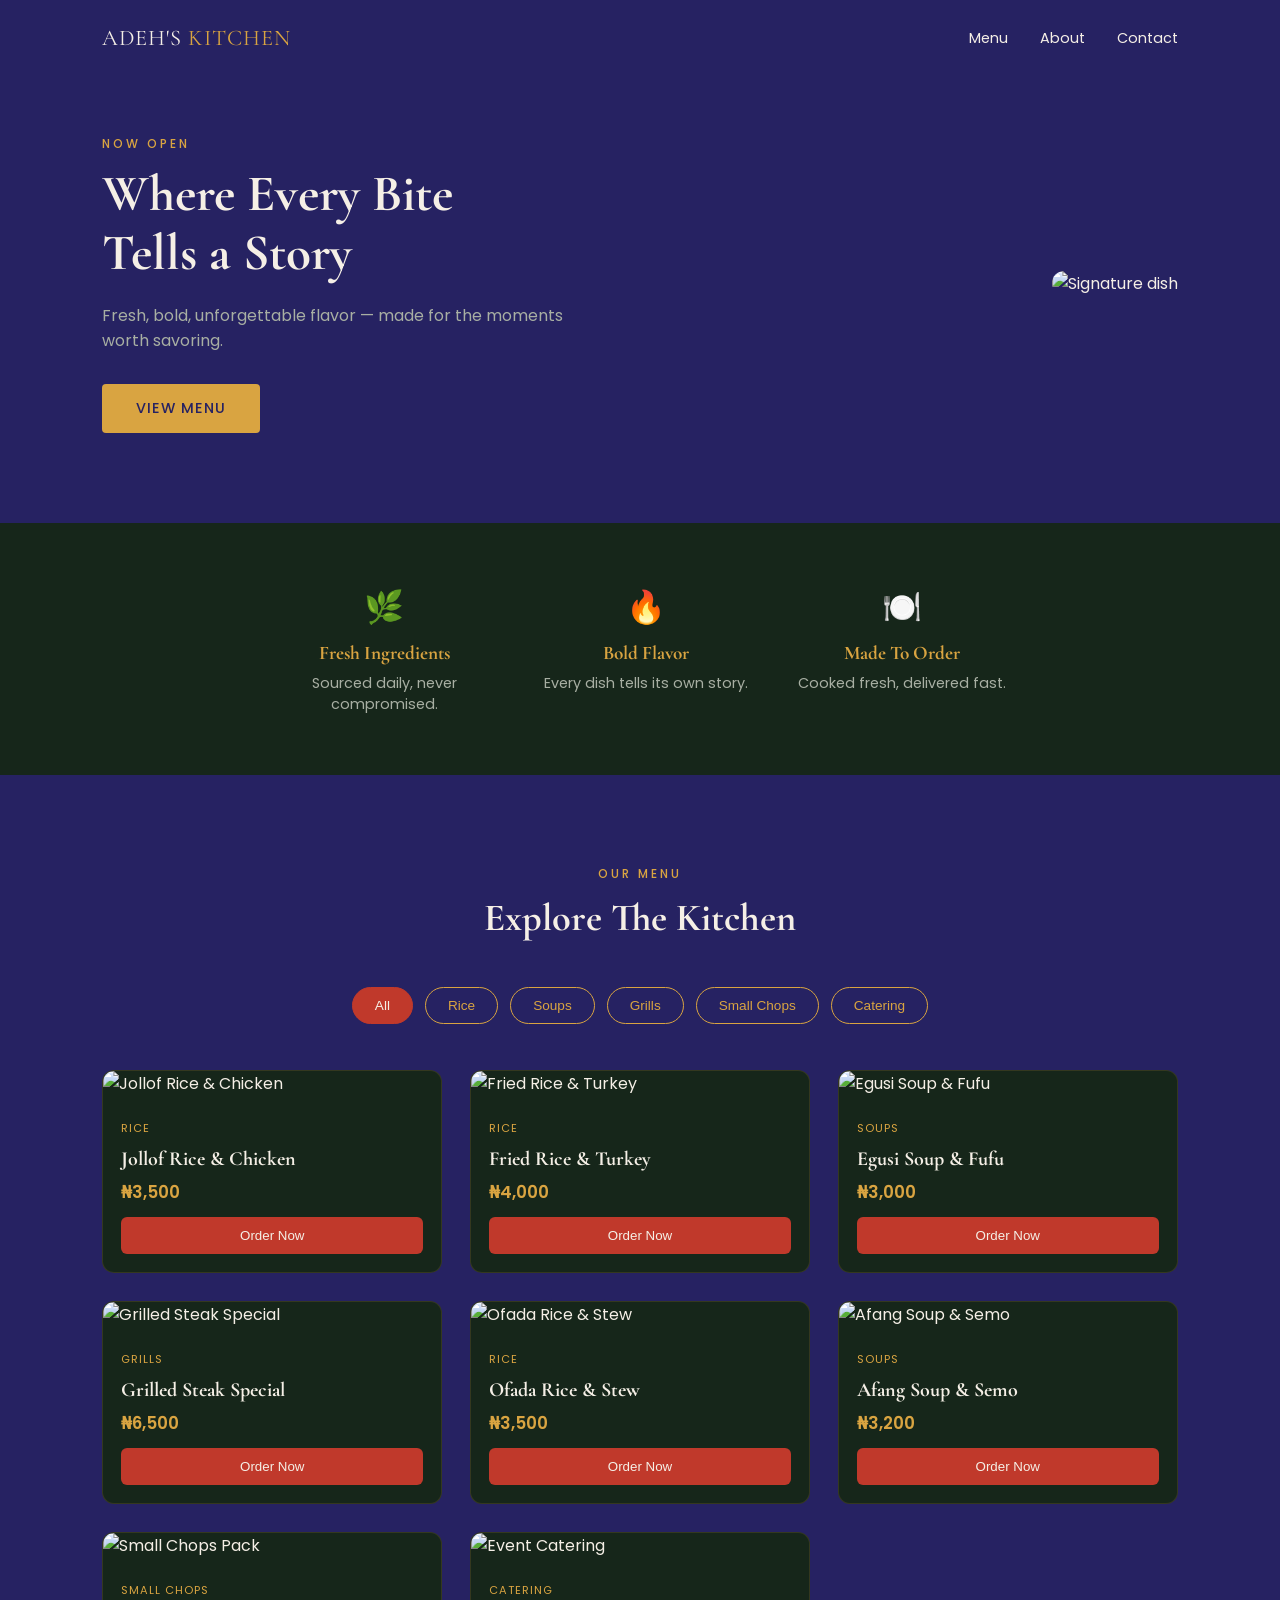
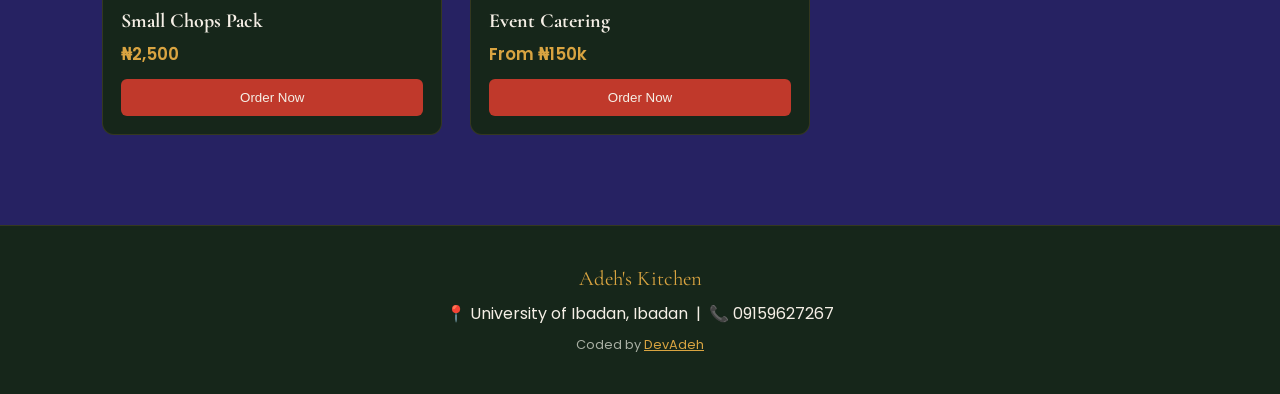
==== index.html @ bded6e62 "update" ====
<!DOCTYPE html>
<html lang="en">
<head>
  <meta charset="UTF-8" />
  <meta name="viewport" content="width=device-width, initial-scale=1.0" />
  <title>Adeh's Kitchen</title>
  <link rel="preconnect" href="https://fonts.googleapis.com">
  <link href="https://fonts.googleapis.com/css2?family=Cormorant+Garamond:wght@500;600;700&family=Poppins:wght@300;400;500&display=swap" rel="stylesheet">
  <link rel="stylesheet" href="style.css" />
</head>
<body>

  <!-- Nav -->
  <nav class="navbar">
    <p class="logo">ADEH'S <span>KITCHEN</span></p>
    <div class="nav-links">
      <a href="#menu">Menu</a>
      <a href="#about">About</a>
      <a href="#contact">Contact</a>
    </div>
  </nav>

  <!-- Hero -->
  <section class="hero">
    <div class="hero-text">
      <p class="eyebrow">Now Open</p>
      <h1>Where Every Bite<br>Tells a Story</h1>
      <p class="hero-sub">Fresh, bold, unforgettable flavor — made for the moments worth savoring.</p>
      <a href="#menu" class="btn-primary">View Menu</a>
    </div>
    <div class="hero-image">
      <img src="https://placehold.co/500x500/1A2E1F/D9A441?text=Signature+Dish" alt="Signature dish">
    </div>
  </section>

  <!-- About strip -->
  <section id="about" class="about-strip">
    <div class="about-item">
      <p class="icon">🌿</p>
      <h3>Fresh Ingredients</h3>
      <p>Sourced daily, never compromised.</p>
    </div>
    <div class="about-item">
      <p class="icon">🔥</p>
      <h3>Bold Flavor</h3>
      <p>Every dish tells its own story.</p>
    </div>
    <div class="about-item">
      <p class="icon">🍽️</p>
      <h3>Made To Order</h3>
      <p>Cooked fresh, delivered fast.</p>
    </div>
  </section>

  <!-- Menu -->
  <section id="menu" class="menu-section">
    <p class="eyebrow center">Our Menu</p>
    <h2 class="section-title">Explore The Kitchen</h2>

    <div class="filters" id="filterButtons"></div>
    <div class="menu-grid" id="menuGrid"></div>
  </section>

  <!-- Footer -->
  <footer id="contact">
    <p class="footer-brand">Adeh's Kitchen</p>
    <p>📍 University of Ibadan, Ibadan &nbsp;|&nbsp; 📞 09159627267</p>
    <p class="credit">Coded by <a href="https://github.com/DevAdeh">DevAdeh</a></p>
  </footer>

  <script src="script.js"></script>
</body>
</html>
---- style.css ----
:root {
  --bg-dark: #262262;
  --bg-card: #16261A;
  --gold: #D9A441;
  --red: #C0392B;
  --cream: #F5EFE6;
  --text-muted: #A8AFA3;
}

* {
  margin: 0;
  padding: 0;
  box-sizing: border-box;
}

body {
  font-family: 'Poppins', sans-serif;
  background: var(--bg-dark);
  color: var(--cream);
}

.eyebrow {
  text-transform: uppercase;
  letter-spacing: 3px;
  font-size: 0.75rem;
  color: var(--gold);
  font-weight: 500;
  margin-bottom: 12px;
}

.eyebrow.center { text-align: center; }

/* Navbar */
.navbar {
  display: flex;
  justify-content: space-between;
  align-items: center;
  padding: 24px 8%;
}

.logo {
  font-family: 'Cormorant Garamond', serif;
  font-size: 1.4rem;
  letter-spacing: 1px;
}

.logo span { color: var(--gold); }

.nav-links a {
  color: var(--cream);
  text-decoration: none;
  margin-left: 28px;
  font-size: 0.9rem;
  transition: 0.3s;
}

.nav-links a:hover { color: var(--gold); }

/* Hero */
.hero {
  display: flex;
  align-items: center;
  justify-content: space-between;
  flex-wrap: wrap;
  gap: 40px;
  padding: 60px 8% 90px;
}

.hero-text { max-width: 480px; }

.hero-text h1 {
  font-family: 'Cormorant Garamond', serif;
  font-size: 3.2rem;
  line-height: 1.15;
  margin-bottom: 20px;
  color: var(--cream);
}

.hero-sub {
  color: var(--text-muted);
  margin-bottom: 30px;
  line-height: 1.6;
}

.btn-primary {
  display: inline-block;
  background: var(--gold);
  color: var(--bg-dark);
  text-decoration: none;
  padding: 14px 34px;
  border-radius: 4px;
  font-size: 0.9rem;
  font-weight: 500;
  letter-spacing: 1px;
  text-transform: uppercase;
  transition: 0.3s;
}

.btn-primary:hover { background: var(--red); color: var(--cream); }

.hero-image img {
  max-width: 420px;
  width: 100%;
  border-radius: 12px;
}

/* About strip */
.about-strip {
  display: flex;
  flex-wrap: wrap;
  justify-content: center;
  gap: 50px;
  background: var(--bg-card);
  padding: 60px 8%;
  text-align: center;
}

.about-item { max-width: 220px; }
.about-item .icon { font-size: 2rem; margin-bottom: 10px; }
.about-item h3 {
  font-family: 'Cormorant Garamond', serif;
  font-size: 1.2rem;
  margin-bottom: 8px;
  color: var(--gold);
}
.about-item p { color: var(--text-muted); font-size: 0.9rem; }

/* Menu Section */
.menu-section {
  padding: 90px 8%;
  text-align: center;
}

.section-title {
  font-family: 'Cormorant Garamond', serif;
  font-size: 2.4rem;
  margin-bottom: 40px;
  color: var(--cream);
}

.filters { margin-bottom: 40px; }

.filters button {
  background: transparent;
  border: 1.5px solid var(--gold);
  color: var(--gold);
  padding: 10px 22px;
  margin: 6px;
  border-radius: 25px;
  cursor: pointer;
  font-weight: 500;
  font-size: 0.85rem;
  transition: 0.3s;
}

.filters button:hover { background: var(--gold); color: var(--bg-dark); }

.filters button.active {
  background: var(--red);
  color: var(--cream);
  border-color: var(--red);
}

.menu-grid {
  display: grid;
  grid-template-columns: repeat(auto-fit, minmax(250px, 1fr));
  gap: 28px;
  max-width: 1100px;
  margin: 0 auto;
}

.card {
  background: var(--bg-card);
  border-radius: 12px;
  overflow: hidden;
  text-align: left;
  transition: 0.25s;
  border: 1px solid rgba(217, 164, 65, 0.15);
}

.card:hover { transform: translateY(-6px); }

.card img { width: 100%; height: 190px; object-fit: cover; }

.card-content { padding: 18px; }

.card-content small {
  color: var(--gold);
  text-transform: uppercase;
  letter-spacing: 1px;
  font-size: 0.7rem;
}

.card-content h3 {
  font-family: 'Cormorant Garamond', serif;
  font-size: 1.25rem;
  margin: 8px 0;
  color: var(--cream);
}

.price { color: var(--gold); font-weight: 600; font-size: 1.05rem; margin-bottom: 12px; }

.order-btn {
  display: block;
  width: 100%;
  background: var(--red);
  color: var(--cream);
  border: none;
  padding: 11px;
  border-radius: 6px;
  cursor: pointer;
  font-weight: 500;
  transition: 0.3s;
}

.order-btn:hover { background: var(--gold); color: var(--bg-dark); }

/* Footer */
footer {
  background: var(--bg-card);
  text-align: center;
  padding: 40px 20px;
  border-top: 1px solid rgba(217, 164, 65, 0.15);
}

.footer-brand {
  font-family: 'Cormorant Garamond', serif;
  font-size: 1.3rem;
  color: var(--gold);
  margin-bottom: 10px;
}

.credit { margin-top: 10px; font-size: 0.8rem; color: var(--text-muted); }
.credit a { color: var(--gold); }

@media (max-width: 600px) {
  .hero { flex-direction: column; text-align: center; }
  .hero-text { max-width: 100%; }
  .about-strip { flex-direction: column; align-items: center; }
}
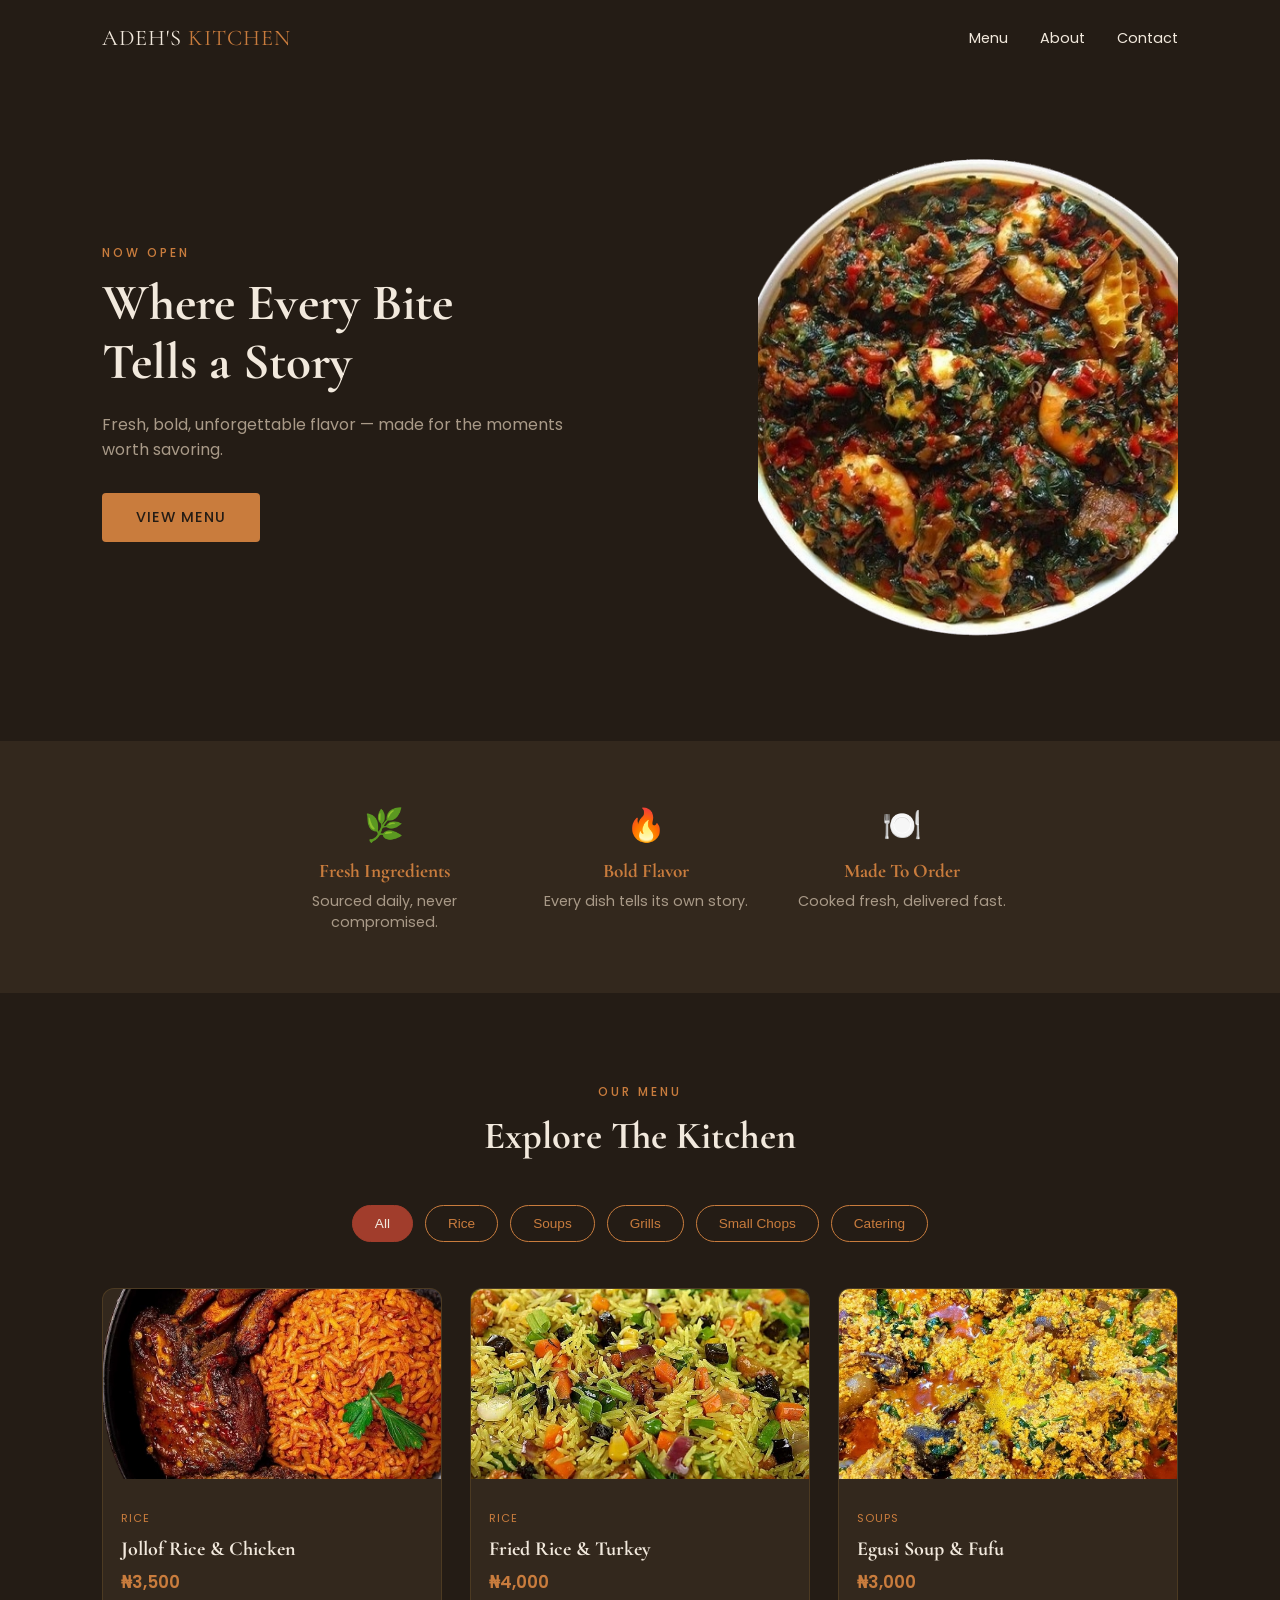
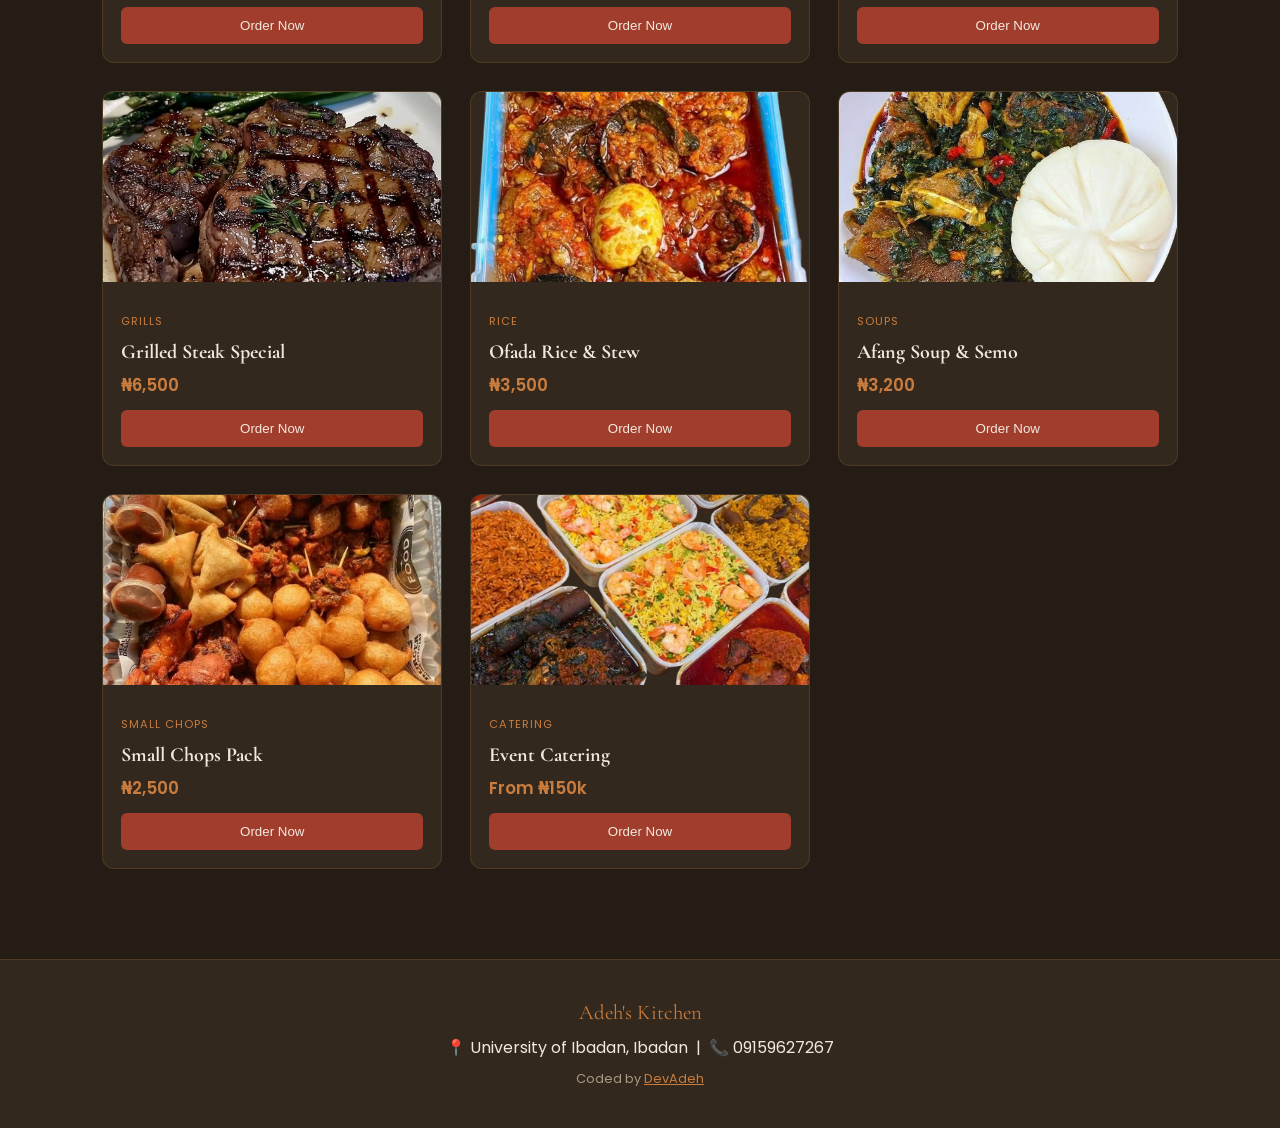
==== commit fabc8c89: "update" ====
--- a/index.html
+++ b/index.html
@@ -29,7 +29,7 @@
       <a href="#menu" class="btn-primary">View Menu</a>
     </div>
     <div class="hero-image">
-      <img src="https://placehold.co/500x500/1A2E1F/D9A441?text=Signature+Dish" alt="Signature dish">
+      <img src="assets/signature.png" alt="Signature dish">
     </div>
   </section>
 
--- a/style.css
+++ b/style.css
@@ -1,10 +1,10 @@
 :root {
-  --bg-dark: #262262;
-  --bg-card: #16261A;
-  --gold: #D9A441;
-  --red: #C0392B;
-  --cream: #F5EFE6;
-  --text-muted: #A8AFA3;
+ --bg-dark: #241C15;
+--bg-card: #33281D;
+--gold: #C97C3D;   /* copper */
+--red: #A13D2C;
+--cream: #F2E9DD;
+--text-muted: #A99A88;
 }
 
 * {
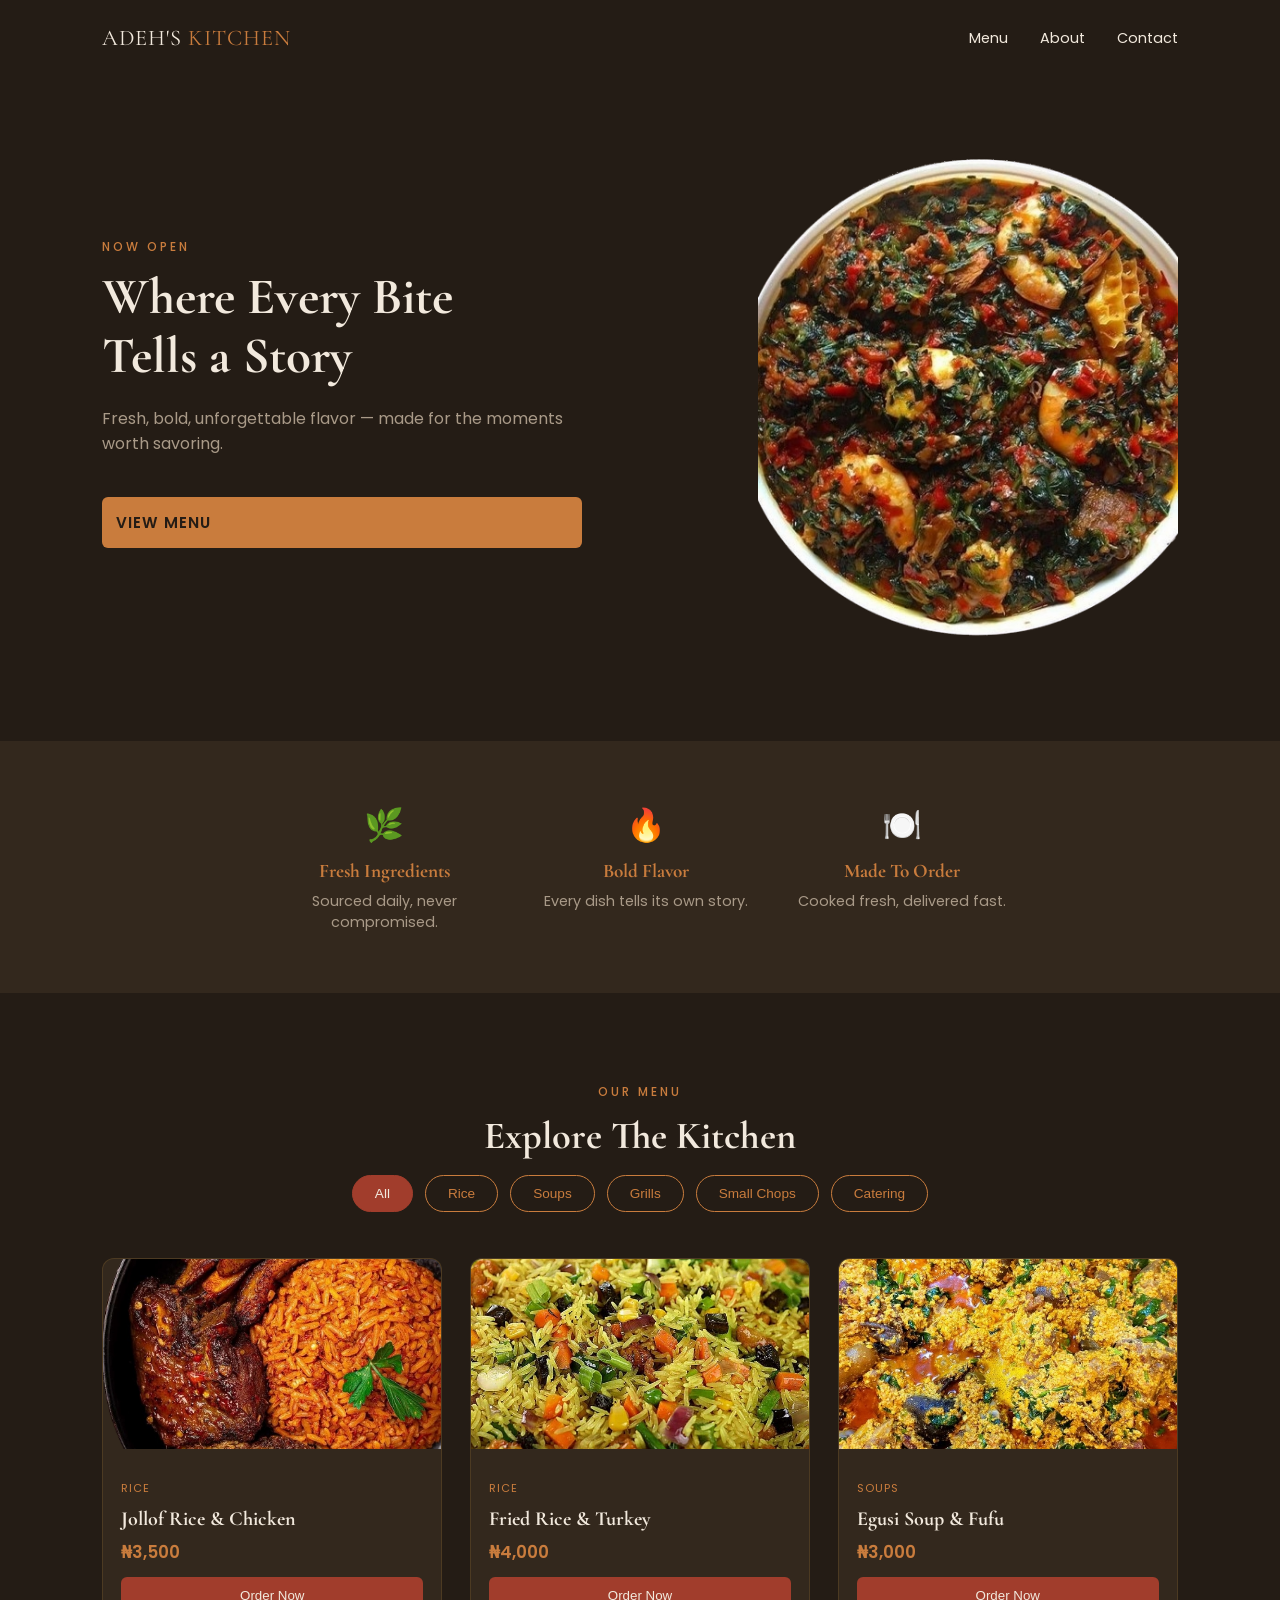
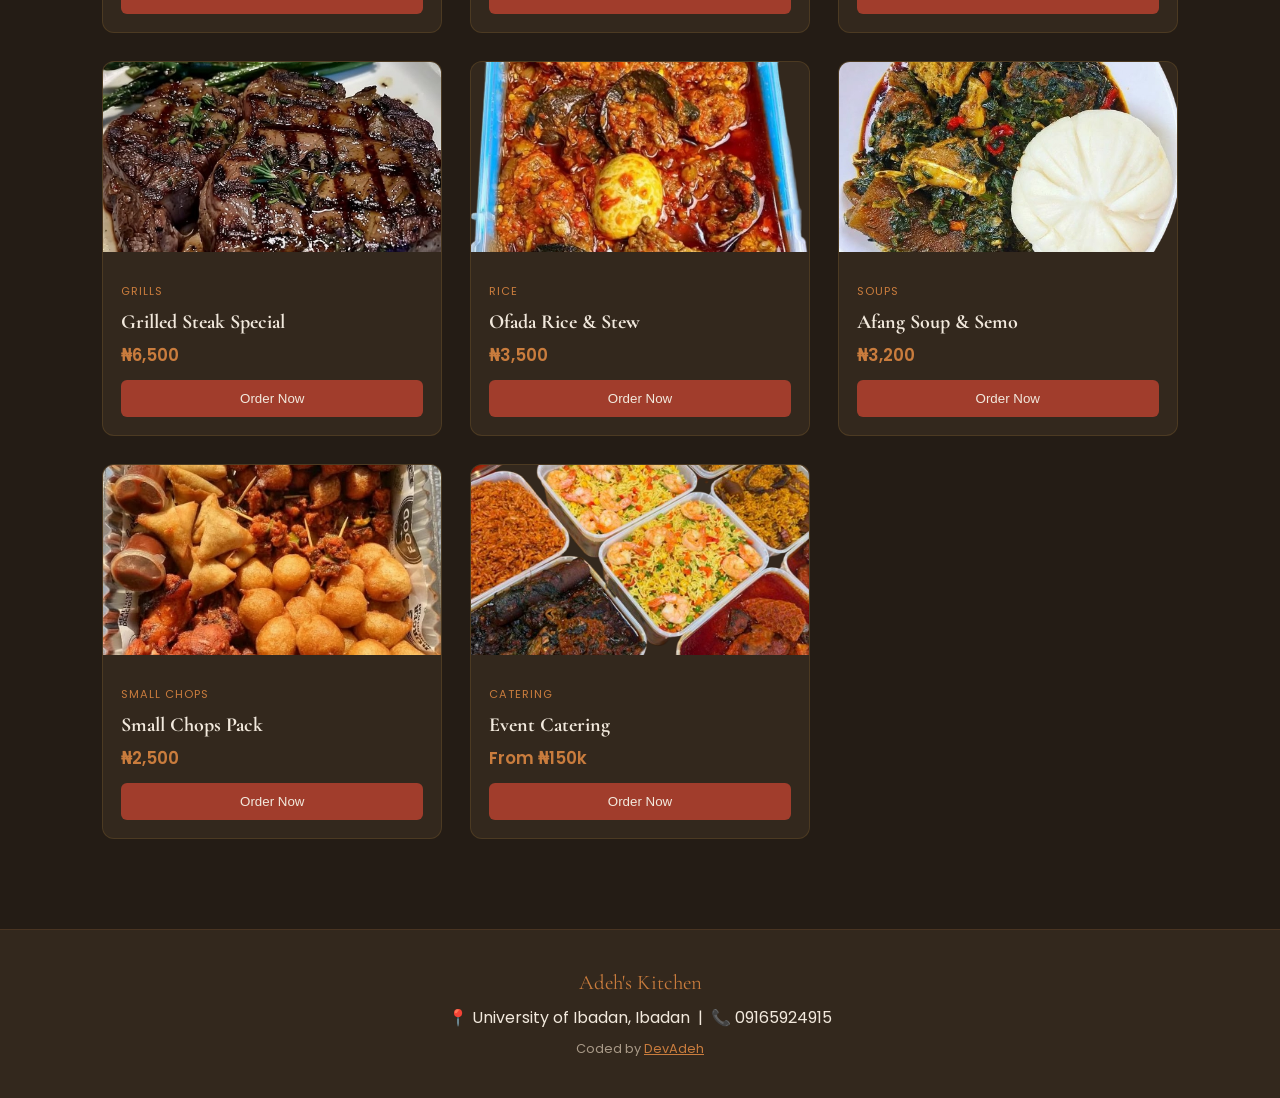
==== commit 4047558f: "update" ====
--- a/index.html
+++ b/index.html
@@ -64,7 +64,7 @@
   <!-- Footer -->
   <footer id="contact">
     <p class="footer-brand">Adeh's Kitchen</p>
-    <p>📍 University of Ibadan, Ibadan &nbsp;|&nbsp; 📞 09159627267</p>
+    <p>📍 University of Ibadan, Ibadan &nbsp;|&nbsp; 📞 09165924915</p>
     <p class="credit">Coded by <a href="https://github.com/DevAdeh">DevAdeh</a></p>
   </footer>
 
--- a/style.css
+++ b/style.css
@@ -237,4 +237,152 @@
   .hero { flex-direction: column; text-align: center; }
   .hero-text { max-width: 100%; }
   .about-strip { flex-direction: column; align-items: center; }
-}+}
+:root {
+  --bg-dark: #241C15;
+  --bg-card: #33281D;
+  --gold: #C97C3D;
+  --red: #A13D2C;
+  --cream: #F2E9DD;
+  --text-muted: #A99A88;
+  --error: #E8574A;
+}
+
+* { margin: 0; padding: 0; box-sizing: border-box; }
+
+body {
+  font-family: 'Poppins', sans-serif;
+  background: var(--bg-dark);
+  color: var(--cream);
+}
+
+.eyebrow {
+  text-transform: uppercase;
+  letter-spacing: 3px;
+  font-size: 0.75rem;
+  color: var(--gold);
+  font-weight: 500;
+  margin-bottom: 12px;
+}
+.eyebrow.center { text-align: center; }
+
+.navbar { padding: 24px 8%; }
+.logo { font-family: 'Cormorant Garamond', serif; font-size: 1.4rem; letter-spacing: 1px; }
+.logo span { color: var(--gold); }
+
+.reserve-section {
+  max-width: 520px;
+  margin: 0 auto;
+  padding: 40px 20px 90px;
+  text-align: center;
+}
+
+.section-title {
+  font-family: 'Cormorant Garamond', serif;
+  font-size: 2.4rem;
+  margin-bottom: 10px;
+}
+
+.subtitle { color: var(--text-muted); margin-bottom: 40px; }
+
+.reservation-form {
+  background: var(--bg-card);
+  padding: 30px;
+  border-radius: 12px;
+  text-align: left;
+  border: 1px solid rgba(201, 124, 61, 0.15);
+}
+
+.form-group { margin-bottom: 20px; }
+
+.form-row {
+  display: flex;
+  gap: 16px;
+}
+.form-row .form-group { flex: 1; }
+
+label {
+  display: block;
+  font-size: 0.85rem;
+  margin-bottom: 8px;
+  color: var(--gold);
+}
+
+input, select {
+  width: 100%;
+  padding: 12px;
+  border-radius: 6px;
+  border: 1px solid rgba(242, 233, 221, 0.2);
+  background: var(--bg-dark);
+  color: var(--cream);
+  font-family: 'Poppins', sans-serif;
+  font-size: 0.9rem;
+}
+
+input:focus, select:focus {
+  outline: none;
+  border-color: var(--gold);
+}
+
+.error-text {
+  color: var(--error);
+  font-size: 0.8rem;
+  margin-top: 6px;
+  display: none;
+}
+
+.form-group.invalid input,
+.form-group.invalid select {
+  border-color: var(--error);
+}
+
+.form-group.invalid .error-text { display: block; }
+
+.btn-primary {
+  width: 100%;
+  background: var(--gold);
+  color: var(--bg-dark);
+  border: none;
+  padding: 14px;
+  border-radius: 6px;
+  font-weight: 600;
+  font-size: 0.95rem;
+  cursor: pointer;
+  transition: 0.3s;
+  margin-top: 10px;
+}
+.btn-primary:hover { background: var(--red); color: var(--cream); }
+
+.btn-secondary {
+  background: transparent;
+  border: 1.5px solid var(--gold);
+  color: var(--gold);
+  padding: 12px 24px;
+  border-radius: 6px;
+  cursor: pointer;
+  margin-top: 20px;
+  font-weight: 500;
+}
+.btn-secondary:hover { background: var(--gold); color: var(--bg-dark); }
+
+.confirmation {
+  background: var(--bg-card);
+  padding: 40px 30px;
+  border-radius: 12px;
+  margin-top: 30px;
+  border: 1px solid rgba(201, 124, 61, 0.15);
+}
+.confirmation h2 { font-family: 'Cormorant Garamond', serif; margin-bottom: 16px; color: var(--gold); }
+.confirmation p { color: var(--text-muted); line-height: 1.6; }
+
+.hidden { display: none; }
+
+footer {
+  background: var(--bg-card);
+  text-align: center;
+  padding: 40px 20px;
+  border-top: 1px solid rgba(201, 124, 61, 0.15);
+}
+.footer-brand { font-family: 'Cormorant Garamond', serif; font-size: 1.3rem; color: var(--gold); margin-bottom: 10px; }
+.credit { margin-top: 10px; font-size: 0.8rem; color: var(--text-muted); }
+.credit a { color: var(--gold); }
